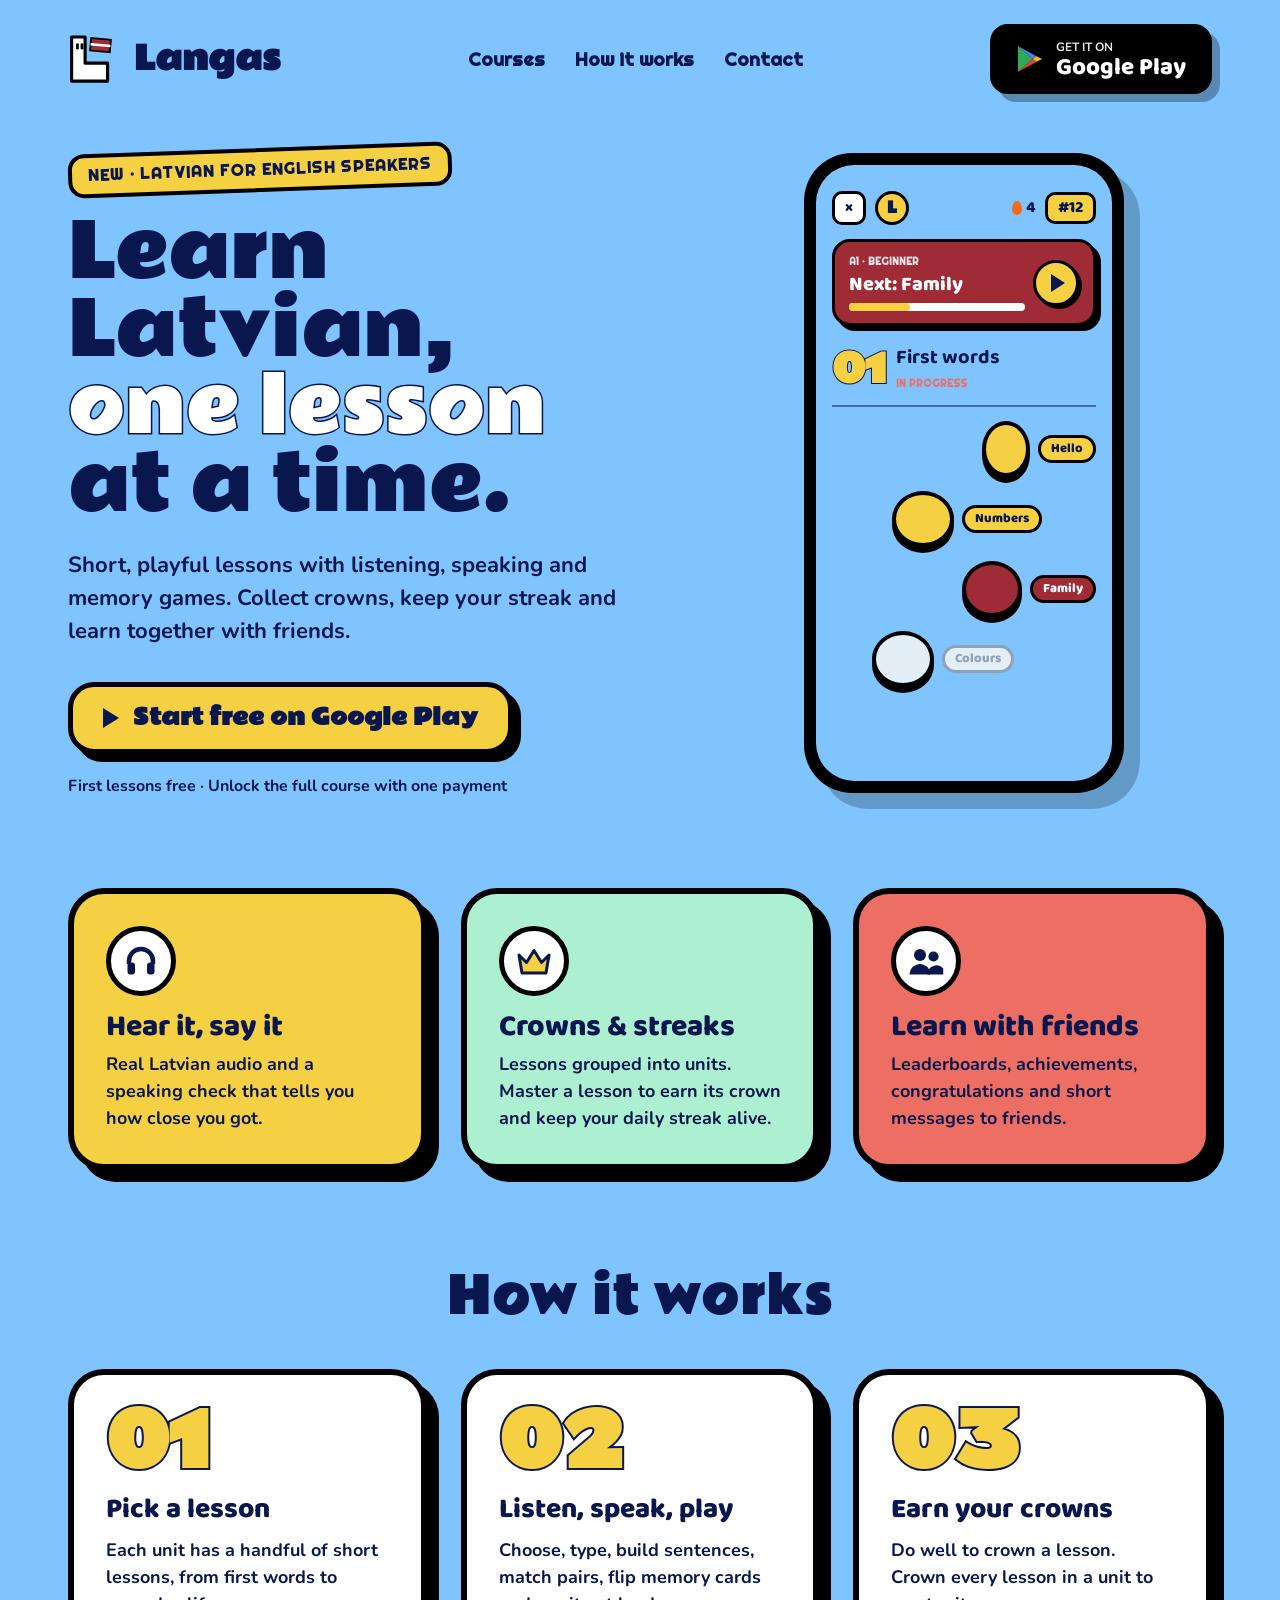
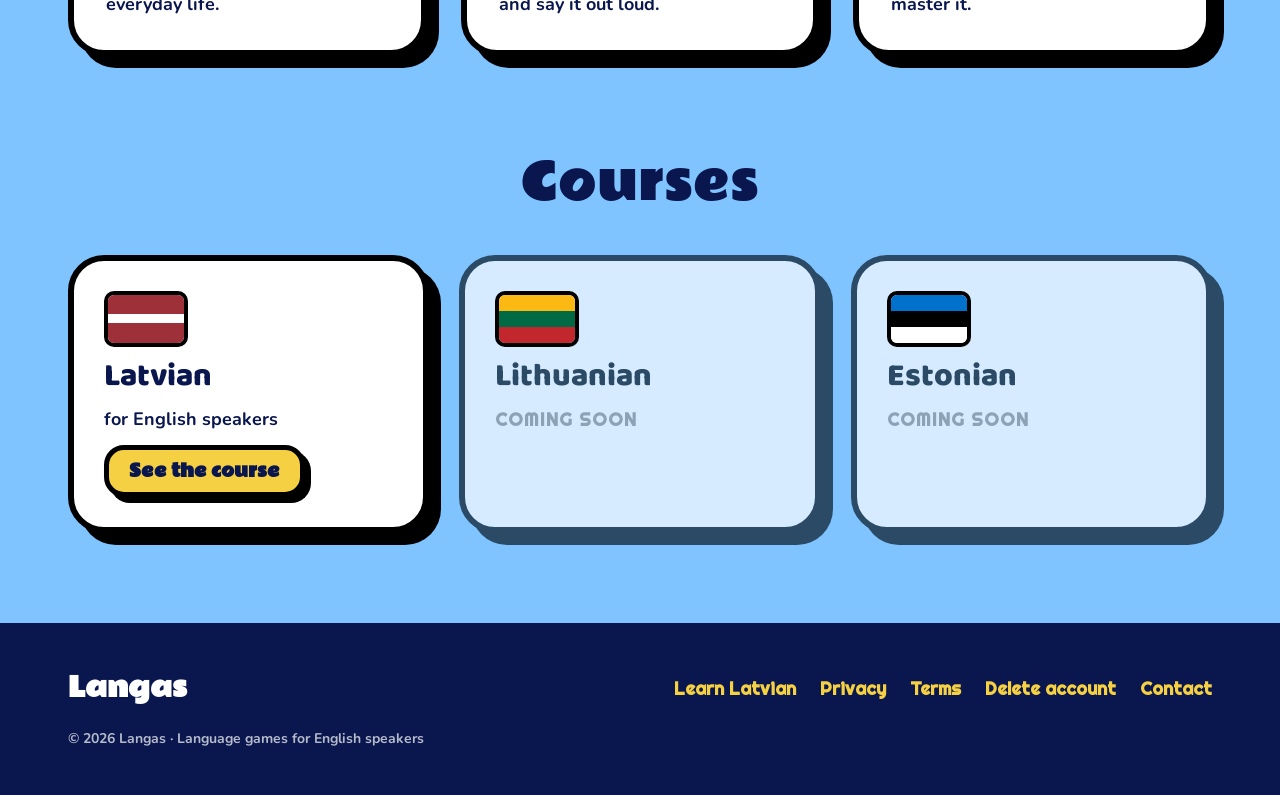
==== index.html @ 0e9b6f83 "langas online website majority ready" ====
<!doctype html>
<html lang="en">
<head>
<meta charset="utf-8">
<meta name="viewport" content="width=device-width, initial-scale=1">
<title>Langas · Learn Latvian with short, playful lessons</title>
<meta name="description" content="Learn Latvian on Android with short game-like lessons: listening, speaking, memory games, crowns, streaks and friends. Start free.">

<link rel="canonical" href="https://langas.online/">
<meta name="theme-color" content="#7FC4FF">
<meta property="og:type" content="website">
<meta property="og:site_name" content="Langas">
<meta property="og:title" content="Langas · Learn Latvian with short, playful lessons">
<meta property="og:description" content="Learn Latvian on Android with short game-like lessons: listening, speaking, memory games, crowns, streaks and friends. Start free.">
<meta property="og:image" content="https://langas.online/assets/img/og.png">
<link rel="icon" href="/favicon.svg" type="image/svg+xml">
<link rel="preload" href="/assets/fonts/RammettoOne-Regular.woff2" as="font" type="font/woff2" crossorigin>
<link rel="preload" href="/assets/fonts/Nunito.woff2" as="font" type="font/woff2" crossorigin>
<link rel="stylesheet" href="/assets/css/style.css">
</head>
<body>
<header class="site-header">
  <div class="wrap">
    <nav aria-label="Main">
      <a class="brand" href="/"><img src="/assets/img/mascot.svg" alt="" width="54" height="50">Langas</a>
      <ul class="nav-links"><li><a href="/latvian/">Courses</a></li><li><a href="/#how">How it works</a></li><li><a href="/contact/">Contact</a></li><li class="gp-item"><a class="gp " href="https://play.google.com/store/apps/details?id=com.langas.app" rel="noopener"><img src="/assets/img/google-play.svg" alt="" width="28" height="30"><span><small>GET IT ON</small><b>Google Play</b></span></a></li></ul>
      <a class="gp " href="https://play.google.com/store/apps/details?id=com.langas.app" rel="noopener"><img src="/assets/img/google-play.svg" alt="" width="28" height="30"><span><small>GET IT ON</small><b>Google Play</b></span></a>
      <button class="nav-toggle" type="button" aria-label="Menu" aria-expanded="false"><span></span><span></span><span></span></button>
    </nav>
  </div>
</header>
<main>
<div class="wrap">
<section class="hero">
  <div>
    <span class="tag">NEW · LATVIAN FOR ENGLISH SPEAKERS</span>
    <h1>Learn Latvian,<br><span>one lesson</span><br>at a time.</h1>
    <p class="lead">Short, playful lessons with listening, speaking and memory games. Collect crowns, keep your streak and learn together with friends.</p>
    <a class="btn" href="https://play.google.com/store/apps/details?id=com.langas.app" rel="noopener"><i class="tri"></i> Start free on Google Play</a>
    <p class="note">First lessons free · Unlock the full course with one payment</p>
  </div>
  <div class="hero-phone"><div class="phone" aria-hidden="true"><div class="screen">
  <div class="p-top"><span class="p-btn">×</span><span class="p-btn p-av">L</span><span class="p-streak"><i></i>4</span><span class="p-rank">#12</span></div>
  <div class="p-banner"><div class="txt"><div class="p-sub">A1 · BEGINNER</div><div class="p-title">Next: Family</div><div class="p-bar"><i></i></div></div><div class="p-play"><i class="tri"></i></div></div>
  <div class="p-unit"><span class="p-num">01</span><div><b>First words</b><small>IN PROGRESS</small></div></div>
  <div class="p-node" style="margin-left:150px"><i class="done"></i><span class="pill y">Hello</span></div>
  <div class="p-node" style="margin-left:60px"><i class="done"></i><span class="pill y">Numbers</span></div>
  <div class="p-node" style="margin-left:130px"><i class="now"></i><span class="pill r">Family</span></div>
  <div class="p-node" style="margin-left:40px"><i class="lock"></i><span class="pill g">Colours</span></div>
</div></div></div>
</section>

<section class="section">
  <div class="features">
    <article class="feature sun"><div class="ico"><svg viewBox="0 0 24 24" aria-hidden="true"><path d="M4 14v-2a8 8 0 0 1 16 0v2" stroke="#0A174E" stroke-width="3" fill="none"/><rect x="3" y="13" width="5" height="8" rx="2" fill="#0A174E"/><rect x="16" y="13" width="5" height="8" rx="2" fill="#0A174E"/></svg></div><h3>Hear it, say it</h3><p>Real Latvian audio and a speaking check that tells you how close you got.</p></article>
    <article class="feature mint"><div class="ico"><svg viewBox="0 0 24 20" aria-hidden="true"><path d="M2 6l5 5 5-8 5 8 5-5-2 12H4z" fill="#F5D042" stroke="#0A174E" stroke-width="2" stroke-linejoin="round"/></svg></div><h3>Crowns &amp; streaks</h3><p>Lessons grouped into units. Master a lesson to earn its crown and keep your daily streak alive.</p></article>
    <article class="feature coral"><div class="ico"><svg viewBox="0 0 24 20" aria-hidden="true"><circle cx="8" cy="6" r="4" fill="#0A174E"/><circle cx="17" cy="7" r="3.4" fill="#0A174E"/><path d="M1 19a7 7 0 0 1 14 0z" fill="#0A174E"/><path d="M13 19a6 6 0 0 1 10.5-4V19z" fill="#0A174E"/></svg></div><h3>Learn with friends</h3><p>Leaderboards, achievements, congratulations and short messages to friends.</p></article>
  </div>
</section>

<section class="section" id="how">
  <h2>How it works</h2>
  <div class="steps">
    <article class="sticker step"><div class="num">01</div><h3>Pick a lesson</h3><p>Each unit has a handful of short lessons, from first words to everyday life.</p></article>
    <article class="sticker step"><div class="num">02</div><h3>Listen, speak, play</h3><p>Choose, type, build sentences, match pairs, flip memory cards and say it out loud.</p></article>
    <article class="sticker step"><div class="num">03</div><h3>Earn your crowns</h3><p>Do well to crown a lesson. Crown every lesson in a unit to master it.</p></article>
  </div>
</section>

<section class="section" id="courses">
  <h2>Courses</h2>
  <div class="courses">
  <article class="sticker course"><div class="flag lv"><i></i><i></i><i></i></div><h3>Latvian</h3><p>for English speakers</p><a class="btn small" href="/latvian/">See the course</a></article>
  <article class="sticker course off"><div class="flag lt"><i></i><i></i><i></i></div><h3>Lithuanian</h3><p class="soon">COMING SOON</p></article>
  <article class="sticker course off"><div class="flag ee"><i></i><i></i><i></i></div><h3>Estonian</h3><p class="soon">COMING SOON</p></article>
</div>
</section>
</div>
</main>
<footer class="site-footer">
  <div class="wrap">
    <a class="brand" href="/">Langas</a>
    <nav aria-label="Footer">
      <a href="/latvian/">Learn Latvian</a>
      <a href="/privacy/">Privacy</a>
      <a href="/terms/">Terms</a>
      <a href="/delete-account/">Delete account</a>
      <a href="/contact/">Contact</a>
    </nav>
    <p class="copy">© <span data-year>2026</span> Langas · Language games for English speakers</p>
  </div>
</footer>
<script src="/assets/js/site.js" defer></script>
</body>
</html>
---- assets/css/style.css ----
/* Langas website — same colours, outlines and fonts as the app */
@font-face { font-family: "Rammetto"; src: url("/assets/fonts/RammettoOne-Regular.woff2") format("woff2"); font-display: swap; }
@font-face { font-family: "Baloo"; src: url("/assets/fonts/Baloo2.woff2") format("woff2"); font-weight: 400 800; font-display: swap; }
@font-face { font-family: "Righteous"; src: url("/assets/fonts/Righteous-Regular.woff2") format("woff2"); font-display: swap; }
@font-face { font-family: "Nunito"; src: url("/assets/fonts/Nunito.woff2") format("woff2"); font-weight: 200 1000; font-display: swap; }

:root {
  --bg: #7FC4FF;
  --red: #9E2B36;
  --sun: #F5D042;
  --ink: #0A174E;
  --cream: #F0EDCC;
  --teal: #02343F;
  --mint: #ADEFD1;
  --coral: #ED6F63;
  --pale: #E3EEF7;
  --grey: #8DA2B5;
  --line: #E6E2CE;
  --shadow: 12px 12px 0 #000;
  --radius: 36px;
}

* { box-sizing: border-box; margin: 0; padding: 0; }
html { scroll-behavior: smooth; }
body {
  font-family: "Nunito", system-ui, sans-serif;
  font-weight: 700;
  font-size: 18px;
  line-height: 1.5;
  color: var(--ink);
  background: var(--bg);
  -webkit-font-smoothing: antialiased;
}
img, svg { display: block; max-width: 100%; }
a { color: inherit; }
.wrap { max-width: 1200px; margin: 0 auto; padding: 0 28px; }
.display { font-family: "Rammetto", serif; font-weight: 400; }
.round { font-family: "Baloo", sans-serif; font-weight: 800; }
.label { font-family: "Righteous", sans-serif; letter-spacing: 2px; }

/* ── Building blocks ─────────────────────────────────────────────── */
.sticker {
  background: #fff;
  border: 6px solid #000;
  border-radius: var(--radius);
  box-shadow: var(--shadow);
}
.btn {
  display: inline-flex; align-items: center; gap: 14px;
  font-family: "Rammetto", serif; font-size: 22px; line-height: 1.2;
  padding: 18px 30px;
  color: var(--ink); background: var(--sun);
  border: 5px solid #000; border-radius: 26px; box-shadow: 8px 8px 0 #000;
  text-decoration: none; cursor: pointer;
  transition: transform .12s ease, box-shadow .12s ease;
}
.btn:hover { transform: translate(-2px, -2px); box-shadow: 10px 10px 0 #000; }
.btn:active { transform: translate(6px, 6px); box-shadow: 2px 2px 0 #000; }
.btn.small { font-size: 17px; padding: 11px 20px; border-radius: 20px; box-shadow: 6px 6px 0 #000; }
.btn.red { background: var(--red); color: #fff; }
.btn.white { background: #fff; }
.btn[disabled] { opacity: .6; pointer-events: none; }
.tri { width: 0; height: 0; border-left: 16px solid currentColor; border-top: 10px solid transparent; border-bottom: 10px solid transparent; }

.gp {
  display: inline-flex; align-items: center; gap: 12px;
  background: #000; color: #fff; text-decoration: none;
  border: 4px solid #000; border-radius: 18px; padding: 10px 22px;
  box-shadow: 8px 8px 0 rgba(0,0,0,.3);
}
.gp img { width: 28px; }
.gp small { display: block; font-size: 12px; font-weight: 700; opacity: .9; }
.gp b { display: block; font-family: "Baloo", sans-serif; font-weight: 800; font-size: 24px; line-height: 1; }

.tag {
  display: inline-block; background: var(--sun);
  border: 4px solid #000; border-radius: 16px; padding: 6px 16px;
  font-family: "Righteous", sans-serif; font-size: 16px; letter-spacing: 1px;
  transform: rotate(-2deg);
}

/* ── Header ─────────────────────────────────────────────────────── */
.site-header nav { display: flex; align-items: center; justify-content: space-between; gap: 20px; padding: 24px 0; }
.brand { display: flex; align-items: center; gap: 12px; font-family: "Rammetto", serif; font-size: 32px; text-decoration: none; color: var(--ink); }
.brand img { width: 54px; }
.nav-links { display: flex; align-items: center; gap: 30px; list-style: none; }
.nav-links a { font-family: "Righteous", sans-serif; font-size: 19px; text-decoration: none; }
.nav-links a:hover, .nav-links a[aria-current="page"] { text-decoration: underline; text-decoration-thickness: 3px; text-underline-offset: 6px; }
.nav-toggle {
  display: none; width: 58px; height: 58px;
  background: #fff; border: 5px solid #000; border-radius: 18px; box-shadow: 5px 5px 0 #000;
  cursor: pointer; align-items: center; justify-content: center; flex-direction: column; gap: 6px;
}
.nav-toggle span { width: 24px; height: 4px; background: var(--ink); border-radius: 2px; display: block; }

/* ── Home: hero ─────────────────────────────────────────────────── */
.hero { display: grid; grid-template-columns: 1.1fr .9fr; gap: 40px; align-items: center; padding: 30px 0 90px; }
.hero h1 { font-family: "Rammetto", serif; font-weight: 400; font-size: clamp(44px, 6vw, 74px); line-height: 1.05; margin-top: 22px; }
.hero h1 span { color: #fff; -webkit-text-stroke: 3px var(--ink); paint-order: stroke fill; }
.hero .lead { font-size: 22px; margin: 24px 0 34px; max-width: 560px; }
.hero .note { margin-top: 20px; font-size: 16px; }
.hero-phone { display: flex; justify-content: center; }

/* Phone preview of the app's home screen (pure HTML/CSS) */
.phone { width: 320px; height: 640px; background: #000; border-radius: 48px; padding: 12px; box-shadow: 16px 16px 0 rgba(0,0,0,.22); }
.screen { width: 100%; height: 100%; background: var(--bg); border-radius: 38px; overflow: hidden; padding: 26px 16px; }
.p-top { display: flex; align-items: center; gap: 9px; font-family: "Baloo", sans-serif; font-weight: 800; font-size: 16px; }
.p-btn { width: 34px; height: 34px; border: 3px solid #000; border-radius: 10px; background: #fff; display: grid; place-items: center; font-size: 16px; }
.p-av { border-radius: 50%; background: var(--sun); font-family: "Rammetto", serif; font-size: 15px; }
.p-streak { margin-left: auto; display: flex; align-items: center; gap: 4px; }
.p-streak i { width: 10px; height: 14px; background: #F26B1D; border-radius: 50% 50% 50% 50% / 60% 60% 40% 40%; display: block; }
.p-rank { background: var(--sun); border: 3px solid #000; border-radius: 10px; padding: 1px 10px; }
.p-banner { margin-top: 14px; background: var(--red); color: #fff; border: 3px solid #000; border-radius: 18px; box-shadow: 5px 5px 0 #000; padding: 12px 14px; display: flex; align-items: center; gap: 8px; }
.p-banner .txt { flex: 1; }
.p-sub { font-family: "Righteous", sans-serif; font-size: 10px; opacity: .9; }
.p-title { font-family: "Baloo", sans-serif; font-weight: 800; font-size: 20px; }
.p-bar { height: 8px; background: #fff; border-radius: 6px; margin-top: 4px; }
.p-bar i { display: block; width: 35%; height: 100%; background: var(--sun); border-radius: 6px; }
.p-play { width: 46px; height: 46px; border-radius: 50%; background: var(--sun); color: var(--ink); border: 3px solid #000; box-shadow: 3px 3px 0 #000; display: grid; place-items: center; }
.p-play .tri { border-left-width: 14px; border-top-width: 9px; border-bottom-width: 9px; margin-left: 4px; }
.p-unit { display: flex; gap: 10px; align-items: center; margin: 16px 0 6px; border-bottom: 2px solid rgba(10,23,78,.5); padding-bottom: 6px; }
.p-num { font-family: "Rammetto", serif; font-size: 38px; color: var(--sun); -webkit-text-stroke: 2px var(--ink); paint-order: stroke fill; }
.p-unit b { font-family: "Baloo", sans-serif; font-size: 20px; display: block; line-height: 1.1; }
.p-unit small { font-family: "Righteous", sans-serif; font-size: 10px; color: var(--coral); }
.p-node { display: flex; align-items: center; gap: 8px; margin: 14px 0; }
.p-node i { width: 62px; height: 56px; border-radius: 50%; border: 4px solid #000; box-shadow: 0 6px 0 #000; display: block; }
.p-node .done { background: var(--sun); }
.p-node .now { background: var(--red); }
.p-node .lock { background: var(--pale); }
.pill { font-family: "Baloo", sans-serif; font-weight: 800; font-size: 13px; border: 3px solid #000; border-radius: 14px; padding: 1px 10px; }
.pill.y { background: var(--sun); }
.pill.r { background: var(--red); color: #fff; }
.pill.g { background: var(--pale); color: var(--grey); border-color: var(--grey); }

/* ── Sections ───────────────────────────────────────────────────── */
.section { padding-bottom: 90px; }
.section h2 { font-family: "Rammetto", serif; font-weight: 400; font-size: clamp(34px, 4.5vw, 50px); text-align: center; margin-bottom: 34px; }
.section .intro { text-align: center; max-width: 640px; margin: -18px auto 36px; font-size: 20px; }

.features { display: grid; grid-template-columns: repeat(3, 1fr); gap: 34px; }
.feature { padding: 32px; border: 6px solid #000; border-radius: var(--radius); box-shadow: var(--shadow); }
.feature h3 { font-family: "Baloo", sans-serif; font-weight: 800; font-size: 30px; margin: 14px 0 6px; line-height: 1.15; }
.feature p { font-size: 18px; }
.feature.sun { background: var(--sun); }
.feature.mint { background: var(--mint); }
.feature.coral { background: var(--coral); }
.feature.white { background: #fff; }
.ico { width: 70px; height: 70px; border-radius: 50%; background: #fff; border: 5px solid #000; display: grid; place-items: center; }
.ico svg { width: 36px; }

.steps { display: grid; grid-template-columns: repeat(3, 1fr); gap: 34px; }
.step { padding: 32px; }
.step .num { font-family: "Rammetto", serif; font-size: 72px; line-height: 1; color: var(--sun); -webkit-text-stroke: 4px var(--ink); paint-order: stroke fill; }
.step h3 { font-family: "Baloo", sans-serif; font-weight: 800; font-size: 28px; margin: 10px 0 6px; }

.courses { display: grid; grid-template-columns: repeat(3, 1fr); gap: 30px; }
.course { padding: 30px; display: flex; flex-direction: column; gap: 12px; }
.course h3 { font-family: "Baloo", sans-serif; font-weight: 800; font-size: 32px; line-height: 1.1; }
.course .soon { font-family: "Righteous", sans-serif; color: var(--grey); letter-spacing: 1px; }
.course.off { background: #d6ebff; border-color: #2b4a66; box-shadow: 12px 12px 0 #2b4a66; color: #2b4a66; }
.course .btn { align-self: flex-start; margin-top: auto; }
.flag { width: 84px; height: 56px; border: 4px solid #000; border-radius: 10px; overflow: hidden; display: flex; flex-direction: column; }
.flag i { display: block; }
.flag.lv i:nth-child(1), .flag.lv i:nth-child(3) { flex: 2; background: #9E3039; }
.flag.lv i:nth-child(2) { flex: 1; background: #fff; }
.flag.lt i { flex: 1; } .flag.lt i:nth-child(1) { background: #FDB913; } .flag.lt i:nth-child(2) { background: #006A44; } .flag.lt i:nth-child(3) { background: #C1272D; }
.flag.ee i { flex: 1; } .flag.ee i:nth-child(1) { background: #0072CE; } .flag.ee i:nth-child(2) { background: #000; } .flag.ee i:nth-child(3) { background: #fff; }

.price-box {
  background: var(--red); color: #fff; border: 6px solid #000; border-radius: 44px; box-shadow: 14px 14px 0 #000;
  padding: 46px 54px; display: flex; align-items: center; justify-content: space-between; gap: 30px;
}
.price-box h2 { text-align: left; margin: 0; color: #fff; }
.price-box p { font-size: 20px; margin: 10px 0 26px; max-width: 620px; }
.price-big { font-family: "Rammetto", serif; font-size: 96px; line-height: 1; color: var(--sun); -webkit-text-stroke: 4px #000; paint-order: stroke fill; text-align: right; }
.price-big small { display: block; font-family: "Righteous", sans-serif; font-size: 18px; letter-spacing: 2px; color: #fff; -webkit-text-stroke: 0; margin-top: 8px; }

.faq { padding: 14px 40px; }
.faq details { border-bottom: 4px solid var(--line); padding: 22px 0; }
.faq details:last-child { border-bottom: 0; }
.faq summary { font-family: "Baloo", sans-serif; font-weight: 800; font-size: 24px; cursor: pointer; list-style: none; display: flex; justify-content: space-between; gap: 20px; }
.faq summary::after { content: "+"; font-family: "Rammetto", serif; }
.faq details[open] summary::after { content: "–"; }
.faq details p { margin-top: 10px; color: var(--teal); }

/* ── Simple pages (privacy, terms, contact…) ────────────────────── */
.page { padding: 20px 0 90px; }
.page-card { padding: 46px 54px; max-width: 900px; margin: 0 auto; }
.page h1 { font-family: "Rammetto", serif; font-weight: 400; font-size: clamp(34px, 5vw, 54px); line-height: 1.1; margin-bottom: 10px; }
.page .updated { font-family: "Righteous", sans-serif; color: var(--grey); letter-spacing: 1px; margin-bottom: 26px; }
.page h2 { font-family: "Baloo", sans-serif; font-weight: 800; font-size: 28px; margin: 30px 0 8px; }
.page p, .page li { color: var(--teal); }
.page p + p { margin-top: 12px; }
.page ul { padding-left: 24px; margin: 8px 0; }
.page li { margin: 6px 0; }
.page a { color: var(--red); }

/* Forms */
.form { display: grid; gap: 18px; margin-top: 24px; }
.form label { font-family: "Righteous", sans-serif; letter-spacing: 1px; display: grid; gap: 8px; }
.form input, .form textarea, .form select {
  font: inherit; font-weight: 700; color: var(--ink); background: #fff;
  border: 4px solid #000; border-radius: 18px; padding: 14px 18px; width: 100%;
}
.form textarea { min-height: 170px; resize: vertical; }
.form input:focus, .form textarea:focus, .form select:focus { outline: none; box-shadow: 0 0 0 5px var(--sun); }
.form .hp { position: absolute; left: -9999px; width: 1px; height: 1px; overflow: hidden; }
.form .count { font-family: "Nunito", sans-serif; font-size: 14px; color: var(--grey); text-align: right; letter-spacing: 0; }
.form-status { min-height: 28px; font-size: 18px; }
.form-status.ok { color: #1d7a4a; }
.form-status.err { color: var(--red); }

/* Invite page */
.invite { max-width: 620px; margin: 10px auto 90px; padding: 46px 40px; text-align: center; }
.invite .avatar { width: 160px; height: 160px; margin: 0 auto 20px; border-radius: 50%; border: 6px solid #000; background: var(--sun); overflow: hidden; display: grid; place-items: center; font-family: "Rammetto", serif; font-size: 72px; box-shadow: 8px 8px 0 #000; }
.invite .avatar img { width: 100%; height: 100%; object-fit: cover; }
.invite h1 { font-family: "Baloo", sans-serif; font-weight: 800; font-size: 46px; line-height: 1.1; }
.invite .sub { font-family: "Righteous", sans-serif; color: var(--coral); letter-spacing: 1px; margin: 6px 0 18px; }
.invite .stats { display: flex; justify-content: center; gap: 30px; margin: 10px 0 28px; }
.invite .stats div { font-family: "Baloo", sans-serif; font-weight: 800; font-size: 30px; }
.invite .stats small { display: block; font-family: "Righteous", sans-serif; font-size: 14px; letter-spacing: 1px; color: var(--grey); }
.invite .actions { display: grid; gap: 18px; justify-items: center; }

/* ── Footer ─────────────────────────────────────────────────────── */
.site-footer { background: var(--ink); color: #fff; padding: 46px 0; }
.site-footer .wrap { display: flex; justify-content: space-between; align-items: center; gap: 20px; flex-wrap: wrap; }
.site-footer .brand { color: #fff; font-size: 26px; }
.site-footer nav { display: flex; gap: 24px; flex-wrap: wrap; }
.site-footer nav a { color: var(--sun); font-family: "Righteous", sans-serif; text-decoration: none; }
.site-footer nav a:hover { text-decoration: underline; }
.site-footer .copy { width: 100%; font-size: 14px; opacity: .7; }

/* ── Phones and tablets ─────────────────────────────────────────── */
@media (max-width: 980px) {
  .hero { grid-template-columns: 1fr; text-align: center; padding-bottom: 70px; }
  .hero .lead { margin-left: auto; margin-right: auto; }
  .features, .steps, .courses { grid-template-columns: 1fr; max-width: 560px; margin: 0 auto; }
  .price-box { flex-direction: column; align-items: flex-start; }
  .price-big { text-align: left; }
}
@media (max-width: 760px) {
  body { font-size: 17px; }
  .wrap { padding: 0 18px; }
  .site-header .gp { display: none; }
  .nav-toggle { display: flex; }
  .nav-links {
    display: none; position: absolute; left: 18px; right: 18px; top: 96px; z-index: 10;
    flex-direction: column; align-items: stretch; gap: 0;
    background: #fff; border: 5px solid #000; border-radius: 26px; box-shadow: 8px 8px 0 #000; padding: 10px;
  }
  .nav-links.open { display: flex; }
  .nav-links a { display: block; padding: 14px 16px; font-size: 21px; }
  .nav-links .gp-item { padding: 10px 6px 6px; }
  .nav-links .gp-item .gp { display: inline-flex; }
  .site-header nav { position: relative; }
  .brand { font-size: 28px; } .brand img { width: 46px; }
  .phone { transform: scale(.9); transform-origin: top center; margin-bottom: -60px; }
  :root { --shadow: 8px 8px 0 #000; --radius: 28px; }
  .feature, .step, .course { padding: 26px; }
  .price-box { padding: 32px 26px; border-radius: 32px; }
  .price-big { font-size: 72px; }
  .page-card { padding: 30px 22px; }
  .faq { padding: 6px 22px; }
  .faq summary { font-size: 20px; }
  .invite { padding: 34px 22px; }
  .btn { font-size: 19px; padding: 16px 24px; }
}
@media (min-width: 761px) { .nav-links .gp-item { display: none; } }
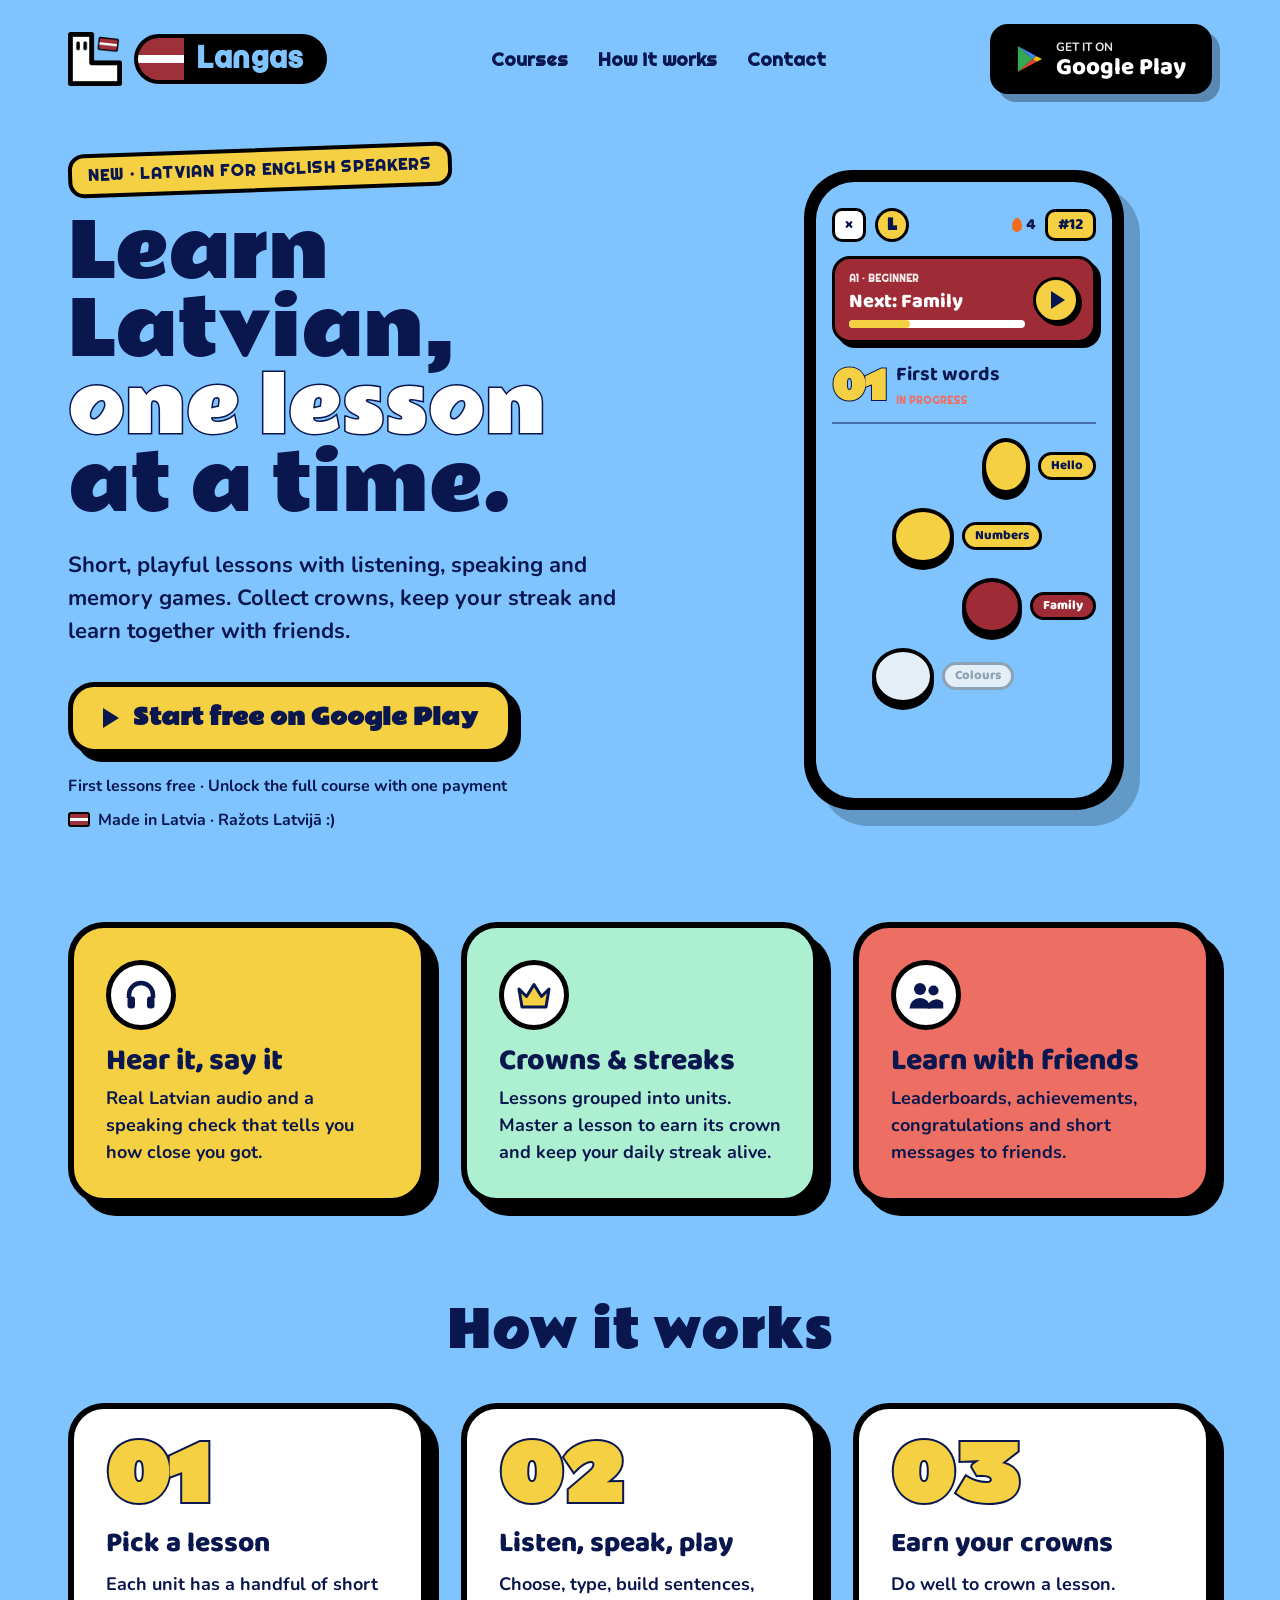
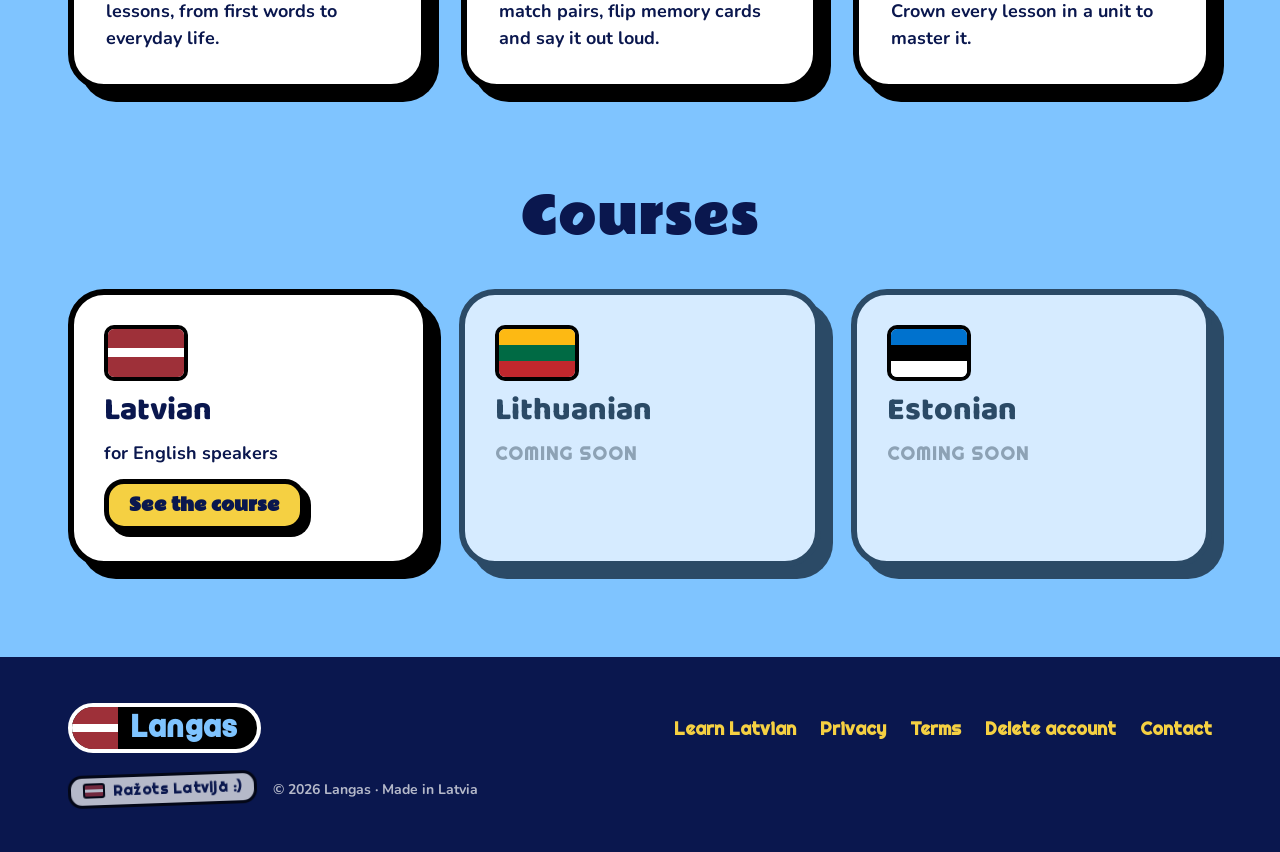
==== commit 61688955: "content and style updates on langas online website" ====
--- a/index.html
+++ b/index.html
@@ -13,7 +13,12 @@
 <meta property="og:title" content="Langas · Learn Latvian with short, playful lessons">
 <meta property="og:description" content="Learn Latvian on Android with short game-like lessons: listening, speaking, memory games, crowns, streaks and friends. Start free.">
 <meta property="og:image" content="https://langas.online/assets/img/og.png">
-<link rel="icon" href="/favicon.svg" type="image/svg+xml">
+<meta property="og:image:width" content="1024">
+<meta property="og:image:height" content="500">
+<meta name="twitter:card" content="summary_large_image">
+<link rel="icon" href="/favicon.ico" sizes="any">
+<link rel="icon" href="/favicon-32.png" type="image/png" sizes="32x32">
+<link rel="apple-touch-icon" href="/apple-touch-icon.png">
 <link rel="preload" href="/assets/fonts/RammettoOne-Regular.woff2" as="font" type="font/woff2" crossorigin>
 <link rel="preload" href="/assets/fonts/Nunito.woff2" as="font" type="font/woff2" crossorigin>
 <link rel="stylesheet" href="/assets/css/style.css">
@@ -22,7 +27,7 @@
 <header class="site-header">
   <div class="wrap">
     <nav aria-label="Main">
-      <a class="brand" href="/"><img src="/assets/img/mascot.svg" alt="" width="54" height="50">Langas</a>
+      <a class="brand" href="/"><img src="/assets/img/mascot-128.png" alt="" width="54" height="54"><span class="wordmark" aria-label="Langas"><i class="wm-flag"></i><span>Langas</span></span></a>
       <ul class="nav-links"><li><a href="/latvian/">Courses</a></li><li><a href="/#how">How it works</a></li><li><a href="/contact/">Contact</a></li><li class="gp-item"><a class="gp " href="https://play.google.com/store/apps/details?id=com.langas.app" rel="noopener"><img src="/assets/img/google-play.svg" alt="" width="28" height="30"><span><small>GET IT ON</small><b>Google Play</b></span></a></li></ul>
       <a class="gp " href="https://play.google.com/store/apps/details?id=com.langas.app" rel="noopener"><img src="/assets/img/google-play.svg" alt="" width="28" height="30"><span><small>GET IT ON</small><b>Google Play</b></span></a>
       <button class="nav-toggle" type="button" aria-label="Menu" aria-expanded="false"><span></span><span></span><span></span></button>
@@ -38,6 +43,7 @@
     <p class="lead">Short, playful lessons with listening, speaking and memory games. Collect crowns, keep your streak and learn together with friends.</p>
     <a class="btn" href="https://play.google.com/store/apps/details?id=com.langas.app" rel="noopener"><i class="tri"></i> Start free on Google Play</a>
     <p class="note">First lessons free · Unlock the full course with one payment</p>
+    <p class="made"><i class="mini-flag"></i>Made in Latvia · Ražots Latvijā :)</p>
   </div>
   <div class="hero-phone"><div class="phone" aria-hidden="true"><div class="screen">
   <div class="p-top"><span class="p-btn">×</span><span class="p-btn p-av">L</span><span class="p-streak"><i></i>4</span><span class="p-rank">#12</span></div>
@@ -79,7 +85,7 @@
 </main>
 <footer class="site-footer">
   <div class="wrap">
-    <a class="brand" href="/">Langas</a>
+    <a class="brand" href="/"><span class="wordmark" aria-label="Langas"><i class="wm-flag"></i><span>Langas</span></span></a>
     <nav aria-label="Footer">
       <a href="/latvian/">Learn Latvian</a>
       <a href="/privacy/">Privacy</a>
@@ -87,7 +93,7 @@
       <a href="/delete-account/">Delete account</a>
       <a href="/contact/">Contact</a>
     </nav>
-    <p class="copy">© <span data-year>2026</span> Langas · Language games for English speakers</p>
+    <p class="copy"><span class="lv-badge"><i class="mini-flag"></i>Ražots Latvijā :)</span> © <span data-year>2026</span> Langas · Made in Latvia</p>
   </div>
 </footer>
 <script src="/assets/js/site.js" defer></script>
--- a/assets/css/style.css
+++ b/assets/css/style.css
@@ -2,6 +2,7 @@
 @font-face { font-family: "Rammetto"; src: url("/assets/fonts/RammettoOne-Regular.woff2") format("woff2"); font-display: swap; }
 @font-face { font-family: "Baloo"; src: url("/assets/fonts/Baloo2.woff2") format("woff2"); font-weight: 400 800; font-display: swap; }
 @font-face { font-family: "Righteous"; src: url("/assets/fonts/Righteous-Regular.woff2") format("woff2"); font-display: swap; }
+@font-face { font-family: "Momo"; src: url("/assets/fonts/MomoTrustDisplay-Regular.woff2") format("woff2"); font-display: swap; }
 @font-face { font-family: "Nunito"; src: url("/assets/fonts/Nunito.woff2") format("woff2"); font-weight: 200 1000; font-display: swap; }
 
 :root {
@@ -81,8 +82,15 @@
 
 /* ── Header ─────────────────────────────────────────────────────── */
 .site-header nav { display: flex; align-items: center; justify-content: space-between; gap: 20px; padding: 24px 0; }
-.brand { display: flex; align-items: center; gap: 12px; font-family: "Rammetto", serif; font-size: 32px; text-decoration: none; color: var(--ink); }
-.brand img { width: 54px; }
+.brand { display: flex; align-items: center; gap: 12px; text-decoration: none; }
+.brand img { width: 54px; height: 54px; }
+/* App wordmark: black pill, Latvian flag on the left, "Langas" in Momo Trust Display */
+.wordmark { display: inline-flex; align-items: stretch; height: 50px; background: #000; border: 4px solid #000; border-radius: 999px; overflow: hidden; }
+.wm-flag { width: 46px; background: linear-gradient(#9E3039 0 40%, #fff 40% 60%, #9E3039 60% 100%); display: block; }
+.wordmark span { font-family: "Momo", "Nunito", sans-serif; font-size: 28px; line-height: 1; color: var(--bg); display: flex; align-items: center; padding: 0 20px 2px 12px; letter-spacing: .5px; }
+.mini-flag { display: inline-block; width: 22px; height: 15px; border: 2px solid #000; border-radius: 3px; background: linear-gradient(#9E3039 0 40%, #fff 40% 60%, #9E3039 60% 100%); vertical-align: -2px; margin-right: 8px; }
+.made { margin-top: 10px; font-size: 16px; }
+.lv-badge { display: inline-block; background: #fff; color: var(--ink); font-family: "Righteous", sans-serif; letter-spacing: .5px; border: 3px solid #000; border-radius: 14px; padding: 3px 12px; margin-right: 12px; transform: rotate(-2deg); }
 .nav-links { display: flex; align-items: center; gap: 30px; list-style: none; }
 .nav-links a { font-family: "Righteous", sans-serif; font-size: 19px; text-decoration: none; }
 .nav-links a:hover, .nav-links a[aria-current="page"] { text-decoration: underline; text-decoration-thickness: 3px; text-underline-offset: 6px; }
@@ -224,7 +232,7 @@
 /* ── Footer ─────────────────────────────────────────────────────── */
 .site-footer { background: var(--ink); color: #fff; padding: 46px 0; }
 .site-footer .wrap { display: flex; justify-content: space-between; align-items: center; gap: 20px; flex-wrap: wrap; }
-.site-footer .brand { color: #fff; font-size: 26px; }
+.site-footer .wordmark { border-color: #fff; }
 .site-footer nav { display: flex; gap: 24px; flex-wrap: wrap; }
 .site-footer nav a { color: var(--sun); font-family: "Righteous", sans-serif; text-decoration: none; }
 .site-footer nav a:hover { text-decoration: underline; }
@@ -253,7 +261,8 @@
   .nav-links .gp-item { padding: 10px 6px 6px; }
   .nav-links .gp-item .gp { display: inline-flex; }
   .site-header nav { position: relative; }
-  .brand { font-size: 28px; } .brand img { width: 46px; }
+  .brand img { width: 44px; height: 44px; } .brand { gap: 8px; }
+  .wordmark { height: 44px; } .wordmark span { font-size: 24px; padding: 0 16px 2px 10px; } .wm-flag { width: 38px; }
   .phone { transform: scale(.9); transform-origin: top center; margin-bottom: -60px; }
   :root { --shadow: 8px 8px 0 #000; --radius: 28px; }
   .feature, .step, .course { padding: 26px; }
